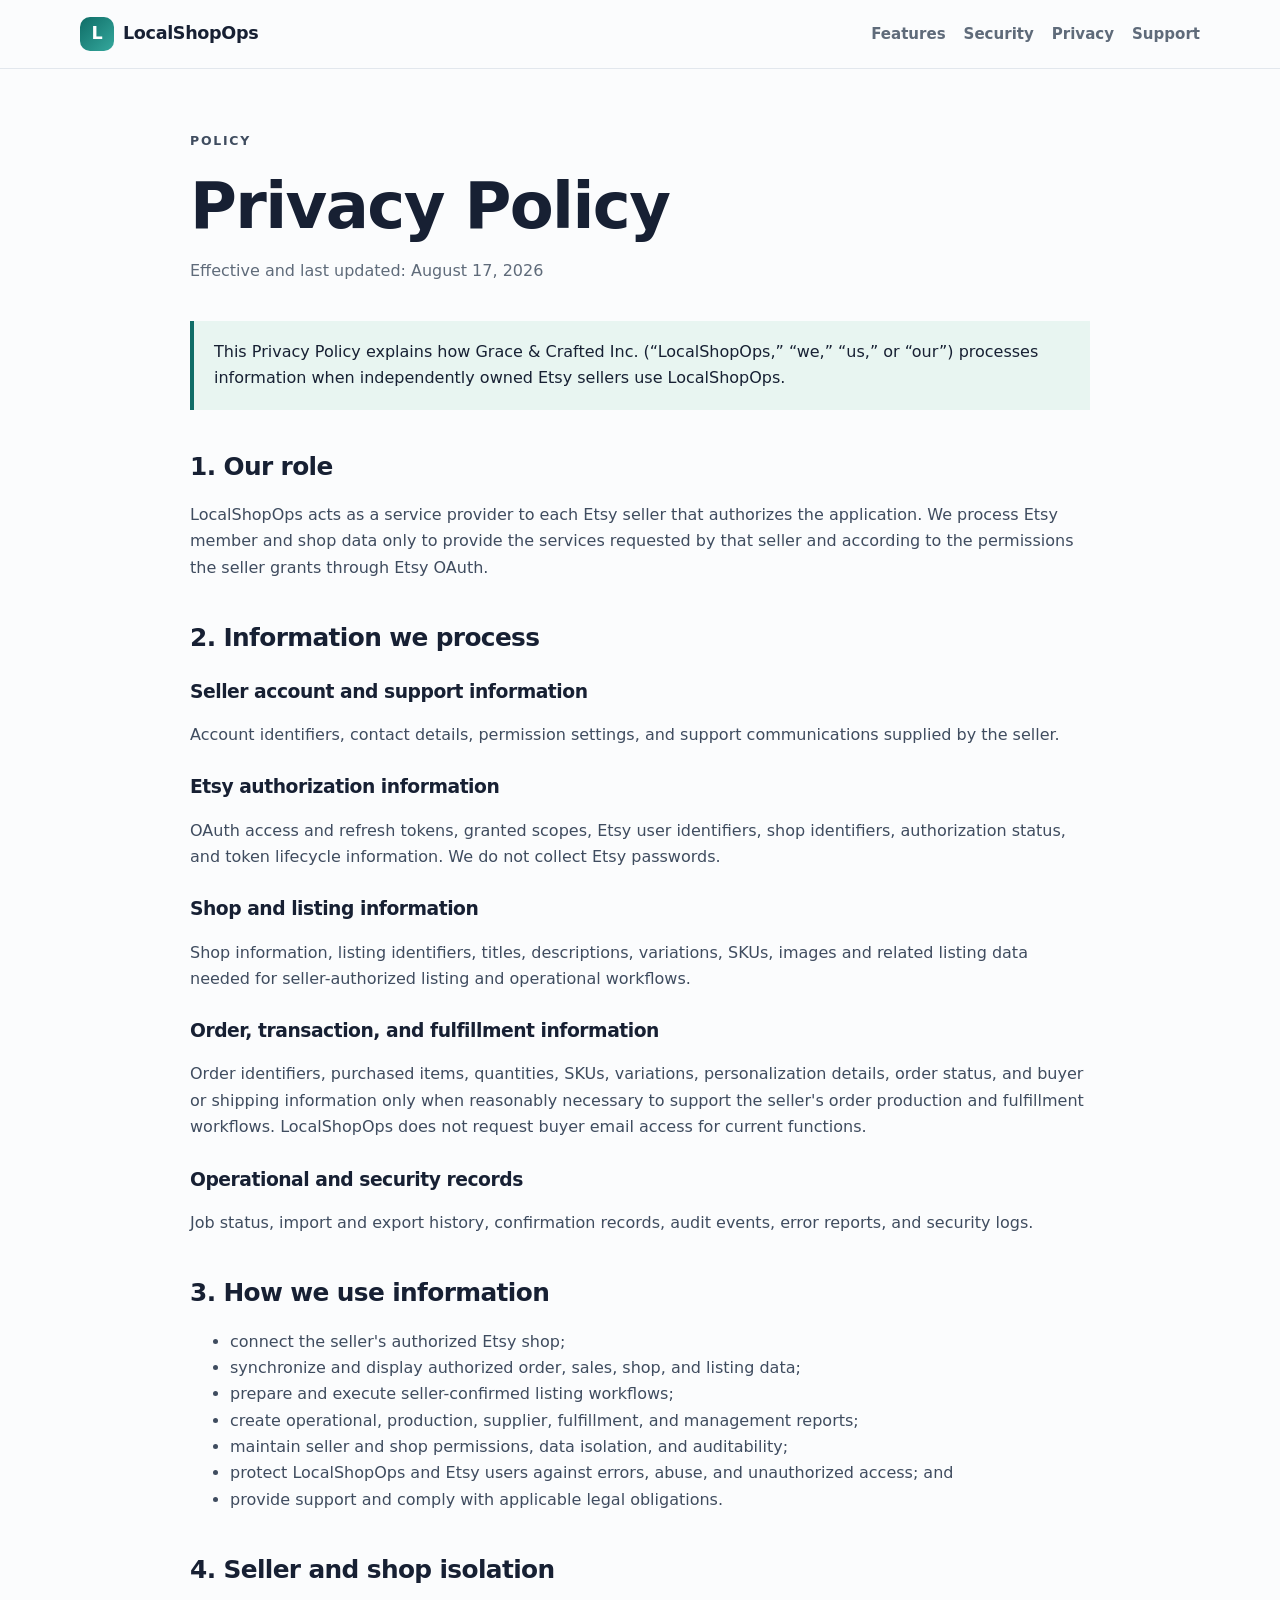
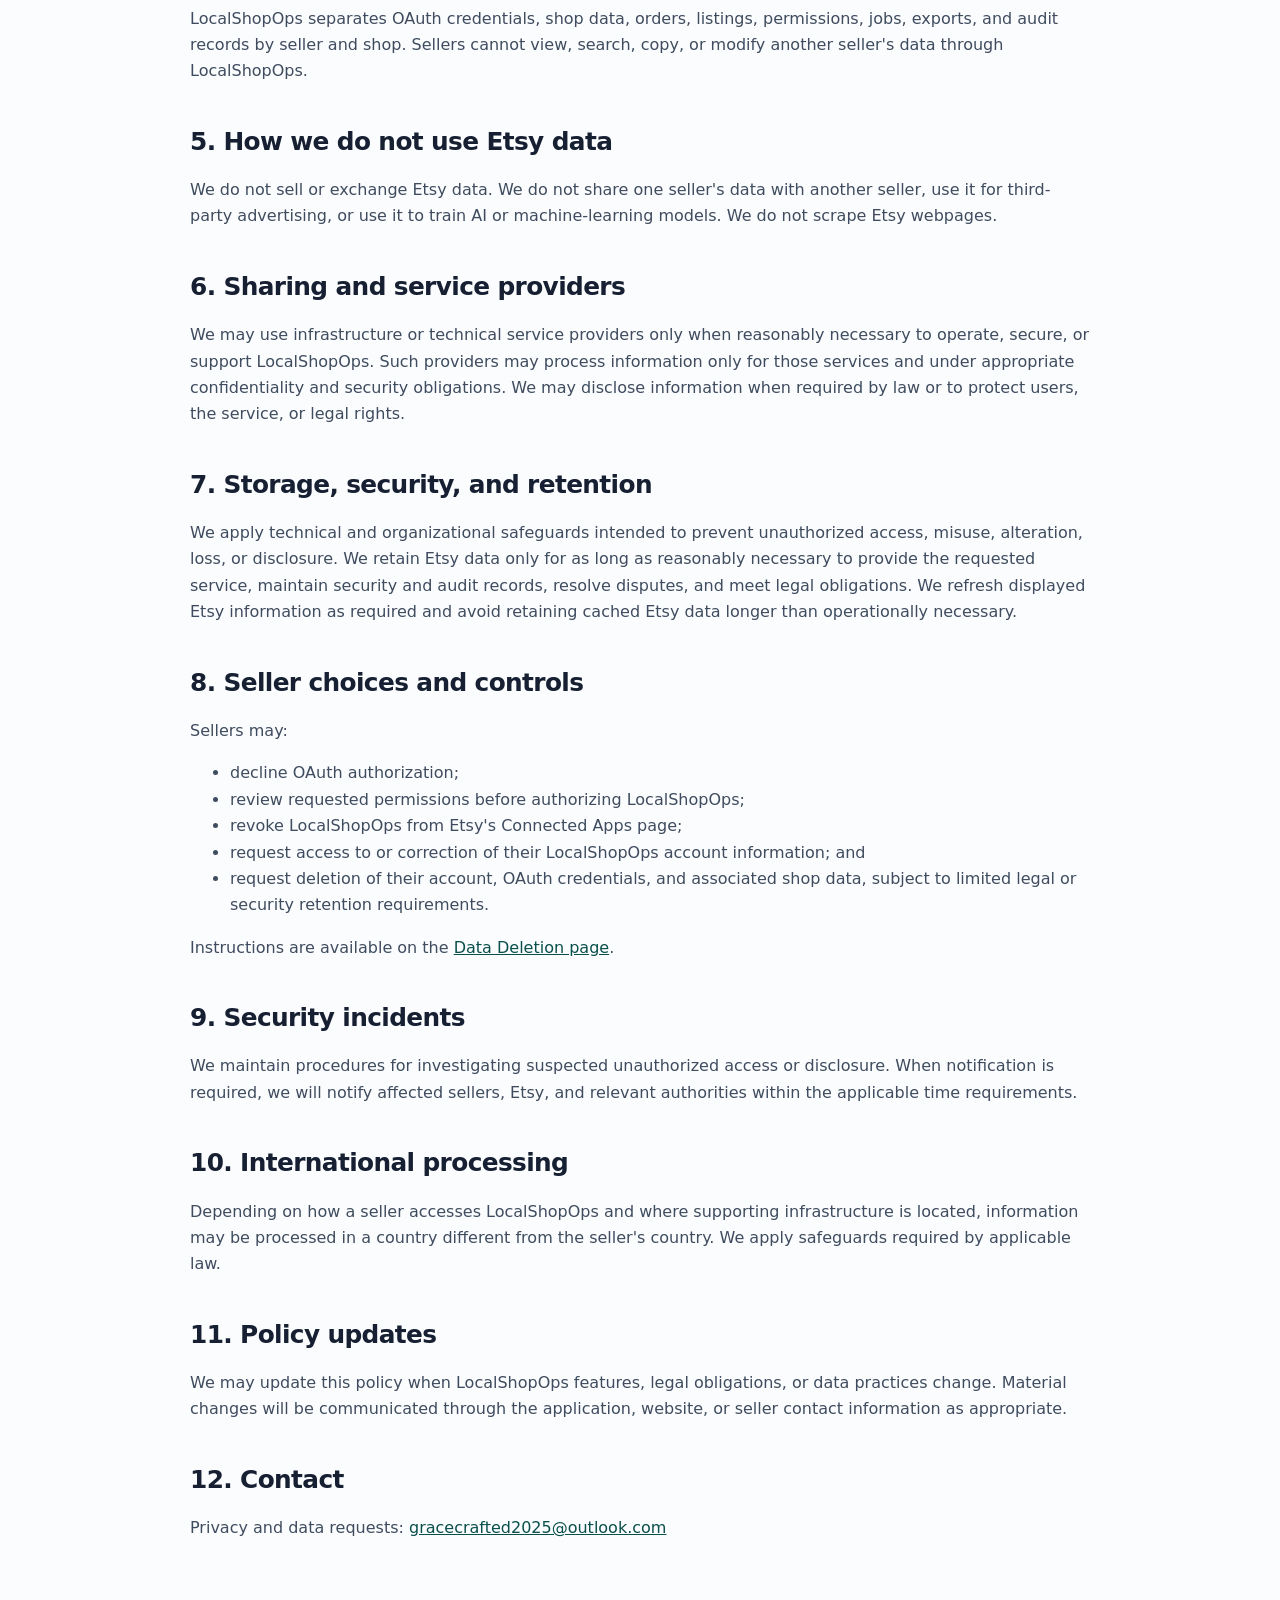
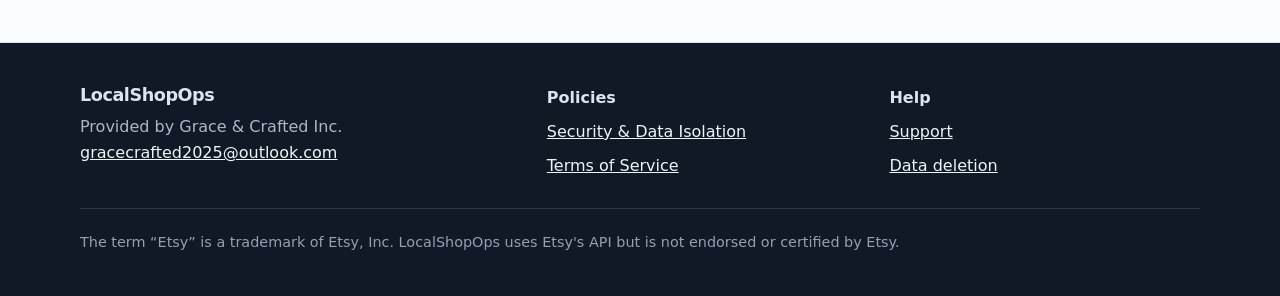
==== privacy.html @ 78eef57a "Publish LocalShopOps product and policy website" ====
<!doctype html>
<html lang="en">
<head>
  <meta charset="utf-8">
  <meta name="viewport" content="width=device-width, initial-scale=1">
  <meta name="description" content="Privacy Policy for LocalShopOps.">
  <title>Privacy Policy | LocalShopOps</title>
  <link rel="stylesheet" href="styles.css">
</head>
<body>
  <header class="site-header">
    <div class="nav-wrap">
      <a class="brand" href="index.html"><span class="brand-mark">L</span>LocalShopOps</a>
      <nav class="nav-links" aria-label="Primary navigation">
        <a href="index.html#features">Features</a>
        <a href="security.html">Security</a>
        <a href="privacy.html">Privacy</a>
        <a href="support.html">Support</a>
      </nav>
    </div>
  </header>

  <main class="legal-page">
    <div class="container">
      <p class="eyebrow">Policy</p>
      <h1>Privacy Policy</h1>
      <p class="meta">Effective and last updated: August 17, 2026</p>

      <div class="notice">
        This Privacy Policy explains how Grace &amp; Crafted Inc. (“LocalShopOps,” “we,” “us,” or “our”) processes information
        when independently owned Etsy sellers use LocalShopOps.
      </div>

      <h2>1. Our role</h2>
      <p>
        LocalShopOps acts as a service provider to each Etsy seller that authorizes the application. We process Etsy
        member and shop data only to provide the services requested by that seller and according to the permissions the
        seller grants through Etsy OAuth.
      </p>

      <h2>2. Information we process</h2>
      <h3>Seller account and support information</h3>
      <p>Account identifiers, contact details, permission settings, and support communications supplied by the seller.</p>

      <h3>Etsy authorization information</h3>
      <p>
        OAuth access and refresh tokens, granted scopes, Etsy user identifiers, shop identifiers, authorization status,
        and token lifecycle information. We do not collect Etsy passwords.
      </p>

      <h3>Shop and listing information</h3>
      <p>
        Shop information, listing identifiers, titles, descriptions, variations, SKUs, images and related listing data
        needed for seller-authorized listing and operational workflows.
      </p>

      <h3>Order, transaction, and fulfillment information</h3>
      <p>
        Order identifiers, purchased items, quantities, SKUs, variations, personalization details, order status, and
        buyer or shipping information only when reasonably necessary to support the seller's order production and
        fulfillment workflows. LocalShopOps does not request buyer email access for current functions.
      </p>

      <h3>Operational and security records</h3>
      <p>Job status, import and export history, confirmation records, audit events, error reports, and security logs.</p>

      <h2>3. How we use information</h2>
      <ul>
        <li>connect the seller's authorized Etsy shop;</li>
        <li>synchronize and display authorized order, sales, shop, and listing data;</li>
        <li>prepare and execute seller-confirmed listing workflows;</li>
        <li>create operational, production, supplier, fulfillment, and management reports;</li>
        <li>maintain seller and shop permissions, data isolation, and auditability;</li>
        <li>protect LocalShopOps and Etsy users against errors, abuse, and unauthorized access; and</li>
        <li>provide support and comply with applicable legal obligations.</li>
      </ul>

      <h2>4. Seller and shop isolation</h2>
      <p>
        LocalShopOps separates OAuth credentials, shop data, orders, listings, permissions, jobs, exports, and audit
        records by seller and shop. Sellers cannot view, search, copy, or modify another seller's data through LocalShopOps.
      </p>

      <h2>5. How we do not use Etsy data</h2>
      <p>We do not sell or exchange Etsy data. We do not share one seller's data with another seller, use it for third-party advertising, or use it to train AI or machine-learning models. We do not scrape Etsy webpages.</p>

      <h2>6. Sharing and service providers</h2>
      <p>
        We may use infrastructure or technical service providers only when reasonably necessary to operate, secure, or
        support LocalShopOps. Such providers may process information only for those services and under appropriate
        confidentiality and security obligations. We may disclose information when required by law or to protect users,
        the service, or legal rights.
      </p>

      <h2>7. Storage, security, and retention</h2>
      <p>
        We apply technical and organizational safeguards intended to prevent unauthorized access, misuse, alteration,
        loss, or disclosure. We retain Etsy data only for as long as reasonably necessary to provide the requested
        service, maintain security and audit records, resolve disputes, and meet legal obligations. We refresh displayed
        Etsy information as required and avoid retaining cached Etsy data longer than operationally necessary.
      </p>

      <h2>8. Seller choices and controls</h2>
      <p>Sellers may:</p>
      <ul>
        <li>decline OAuth authorization;</li>
        <li>review requested permissions before authorizing LocalShopOps;</li>
        <li>revoke LocalShopOps from Etsy's Connected Apps page;</li>
        <li>request access to or correction of their LocalShopOps account information; and</li>
        <li>request deletion of their account, OAuth credentials, and associated shop data, subject to limited legal or security retention requirements.</li>
      </ul>
      <p>Instructions are available on the <a href="support.html#delete">Data Deletion page</a>.</p>

      <h2>9. Security incidents</h2>
      <p>
        We maintain procedures for investigating suspected unauthorized access or disclosure. When notification is
        required, we will notify affected sellers, Etsy, and relevant authorities within the applicable time requirements.
      </p>

      <h2>10. International processing</h2>
      <p>
        Depending on how a seller accesses LocalShopOps and where supporting infrastructure is located, information may
        be processed in a country different from the seller's country. We apply safeguards required by applicable law.
      </p>

      <h2>11. Policy updates</h2>
      <p>
        We may update this policy when LocalShopOps features, legal obligations, or data practices change. Material
        changes will be communicated through the application, website, or seller contact information as appropriate.
      </p>

      <h2>12. Contact</h2>
      <p>Privacy and data requests: <a href="mailto:gracecrafted2025@outlook.com">gracecrafted2025@outlook.com</a></p>
    </div>
  </main>

  <footer class="site-footer">
    <div class="container">
      <div class="footer-grid">
        <div><h2>LocalShopOps</h2><p>Provided by Grace &amp; Crafted Inc.</p><p><a href="mailto:gracecrafted2025@outlook.com">gracecrafted2025@outlook.com</a></p></div>
        <div class="footer-links"><strong>Policies</strong><a href="security.html">Security &amp; Data Isolation</a><a href="terms.html">Terms of Service</a></div>
        <div class="footer-links"><strong>Help</strong><a href="support.html">Support</a><a href="support.html#delete">Data deletion</a></div>
      </div>
      <div class="footer-bottom">The term “Etsy” is a trademark of Etsy, Inc. LocalShopOps uses Etsy's API but is not endorsed or certified by Etsy.</div>
    </div>
  </footer>
</body>
</html>
---- styles.css ----
:root {
  --ink: #172033;
  --muted: #5f6b7a;
  --line: #dfe5ec;
  --soft: #f5f8fb;
  --panel: #ffffff;
  --brand: #0f6d67;
  --brand-dark: #094f4b;
  --accent: #e8f5f1;
  --warning: #fff6df;
  --shadow: 0 16px 40px rgba(20, 39, 63, 0.08);
}

* { box-sizing: border-box; }

html { scroll-behavior: smooth; }

body {
  margin: 0;
  color: var(--ink);
  background: #fbfcfd;
  font-family: Inter, ui-sans-serif, system-ui, -apple-system, BlinkMacSystemFont, "Segoe UI", sans-serif;
  line-height: 1.65;
}

a { color: var(--brand-dark); }
a:hover { color: var(--brand); }

.site-header {
  position: sticky;
  top: 0;
  z-index: 20;
  border-bottom: 1px solid rgba(223, 229, 236, 0.9);
  background: rgba(251, 252, 253, 0.94);
  backdrop-filter: blur(14px);
}

.nav-wrap,
.container {
  width: min(1120px, calc(100% - 40px));
  margin: 0 auto;
}

.nav-wrap {
  min-height: 68px;
  display: flex;
  align-items: center;
  justify-content: space-between;
  gap: 24px;
}

.brand {
  color: var(--ink);
  font-size: 1.1rem;
  font-weight: 800;
  text-decoration: none;
  letter-spacing: -0.02em;
}

.brand-mark {
  display: inline-grid;
  place-items: center;
  width: 34px;
  height: 34px;
  margin-right: 9px;
  border-radius: 10px;
  color: #fff;
  background: linear-gradient(135deg, var(--brand), #35a89d);
}

.nav-links {
  display: flex;
  align-items: center;
  flex-wrap: wrap;
  gap: 18px;
}

.nav-links a {
  color: var(--muted);
  font-size: 0.94rem;
  font-weight: 650;
  text-decoration: none;
}

.nav-links a:hover { color: var(--brand); }

.hero {
  padding: 88px 0 64px;
  background:
    radial-gradient(circle at 85% 10%, rgba(53, 168, 157, 0.16), transparent 31%),
    radial-gradient(circle at 5% 75%, rgba(15, 109, 103, 0.09), transparent 28%);
}

.eyebrow {
  margin: 0 0 16px;
  color: var(--brand);
  font-size: 0.78rem;
  font-weight: 800;
  letter-spacing: 0.14em;
  text-transform: uppercase;
}

h1,
h2,
h3 { line-height: 1.2; letter-spacing: -0.025em; }

h1 {
  max-width: 850px;
  margin: 0;
  font-size: clamp(2.5rem, 6vw, 5rem);
}

.lead {
  max-width: 760px;
  margin: 26px 0 0;
  color: var(--muted);
  font-size: clamp(1.08rem, 2vw, 1.32rem);
}

.actions {
  display: flex;
  flex-wrap: wrap;
  gap: 12px;
  margin-top: 32px;
}

.button {
  display: inline-flex;
  align-items: center;
  justify-content: center;
  min-height: 46px;
  padding: 0 18px;
  border: 1px solid var(--brand);
  border-radius: 12px;
  color: #fff;
  background: var(--brand);
  font-weight: 750;
  text-decoration: none;
}

.button:hover { color: #fff; background: var(--brand-dark); }

.button.secondary {
  color: var(--brand-dark);
  background: transparent;
}

.button.secondary:hover { color: #fff; background: var(--brand-dark); }

.status-note {
  max-width: 850px;
  margin-top: 34px;
  padding: 16px 18px;
  border: 1px solid #ead9a5;
  border-radius: 14px;
  background: var(--warning);
  color: #624d16;
}

section { padding: 72px 0; }
section.alt { background: var(--soft); }

.section-heading { max-width: 760px; margin-bottom: 32px; }
.section-heading h2 { margin: 0 0 12px; font-size: clamp(1.9rem, 3vw, 2.7rem); }
.section-heading p { margin: 0; color: var(--muted); font-size: 1.04rem; }

.grid {
  display: grid;
  grid-template-columns: repeat(3, minmax(0, 1fr));
  gap: 18px;
}

.card {
  padding: 24px;
  border: 1px solid var(--line);
  border-radius: 18px;
  background: var(--panel);
  box-shadow: var(--shadow);
}

.card h3 { margin: 0 0 10px; font-size: 1.14rem; }
.card p { margin: 0; color: var(--muted); }
.card .number {
  display: inline-grid;
  place-items: center;
  width: 34px;
  height: 34px;
  margin-bottom: 18px;
  border-radius: 11px;
  color: var(--brand-dark);
  background: var(--accent);
  font-weight: 850;
}

.split {
  display: grid;
  grid-template-columns: 0.9fr 1.1fr;
  gap: 48px;
  align-items: start;
}

.check-list { margin: 0; padding: 0; list-style: none; }
.check-list li {
  position: relative;
  padding: 0 0 14px 28px;
  color: var(--muted);
}
.check-list li::before {
  position: absolute;
  left: 0;
  content: "✓";
  color: var(--brand);
  font-weight: 900;
}

.scope-table {
  width: 100%;
  border-collapse: collapse;
  overflow: hidden;
  border: 1px solid var(--line);
  border-radius: 14px;
  background: #fff;
}

.scope-table th,
.scope-table td {
  padding: 14px 16px;
  border-bottom: 1px solid var(--line);
  text-align: left;
  vertical-align: top;
}

.scope-table th { background: var(--soft); }
.scope-table tr:last-child td { border-bottom: 0; }

.legal-page { padding: 62px 0 84px; }
.legal-page .container { max-width: 900px; }
.legal-page h1 { font-size: clamp(2.3rem, 5vw, 4rem); }
.legal-page h2 { margin-top: 42px; font-size: 1.55rem; }
.legal-page h3 { margin-top: 28px; }
.legal-page p,
.legal-page li { color: #3f4c5f; }
.legal-page .meta { margin: 14px 0 36px; color: var(--muted); }
.legal-page .notice {
  margin: 28px 0;
  padding: 18px 20px;
  border-left: 4px solid var(--brand);
  background: var(--accent);
}

.site-footer {
  padding: 42px 0;
  border-top: 1px solid var(--line);
  background: #111927;
  color: #dbe4ef;
}

.footer-grid {
  display: grid;
  grid-template-columns: 1.4fr 1fr 1fr;
  gap: 32px;
}

.site-footer h2 { margin: 0 0 8px; font-size: 1.1rem; }
.site-footer p { margin: 0; color: #aab8c8; }
.site-footer a { color: #e7f8f5; }
.footer-links { display: grid; gap: 8px; }
.footer-bottom { margin-top: 28px; padding-top: 22px; border-top: 1px solid #293548; color: #91a1b4; font-size: 0.9rem; }

code {
  padding: 2px 6px;
  border-radius: 6px;
  background: #eef2f6;
  color: #243449;
}

@media (max-width: 820px) {
  .nav-wrap { align-items: flex-start; padding: 16px 0; }
  .nav-links { justify-content: flex-end; gap: 10px 14px; }
  .grid { grid-template-columns: 1fr; }
  .split { grid-template-columns: 1fr; gap: 26px; }
  .footer-grid { grid-template-columns: 1fr; }
}

@media (max-width: 560px) {
  .nav-wrap { width: min(100% - 28px, 1120px); display: block; }
  .nav-links { justify-content: flex-start; margin-top: 12px; }
  .container { width: min(100% - 28px, 1120px); }
  .hero { padding-top: 60px; }
  section { padding: 56px 0; }
  .scope-table { font-size: 0.9rem; }
  .scope-table th, .scope-table td { padding: 11px; }
}
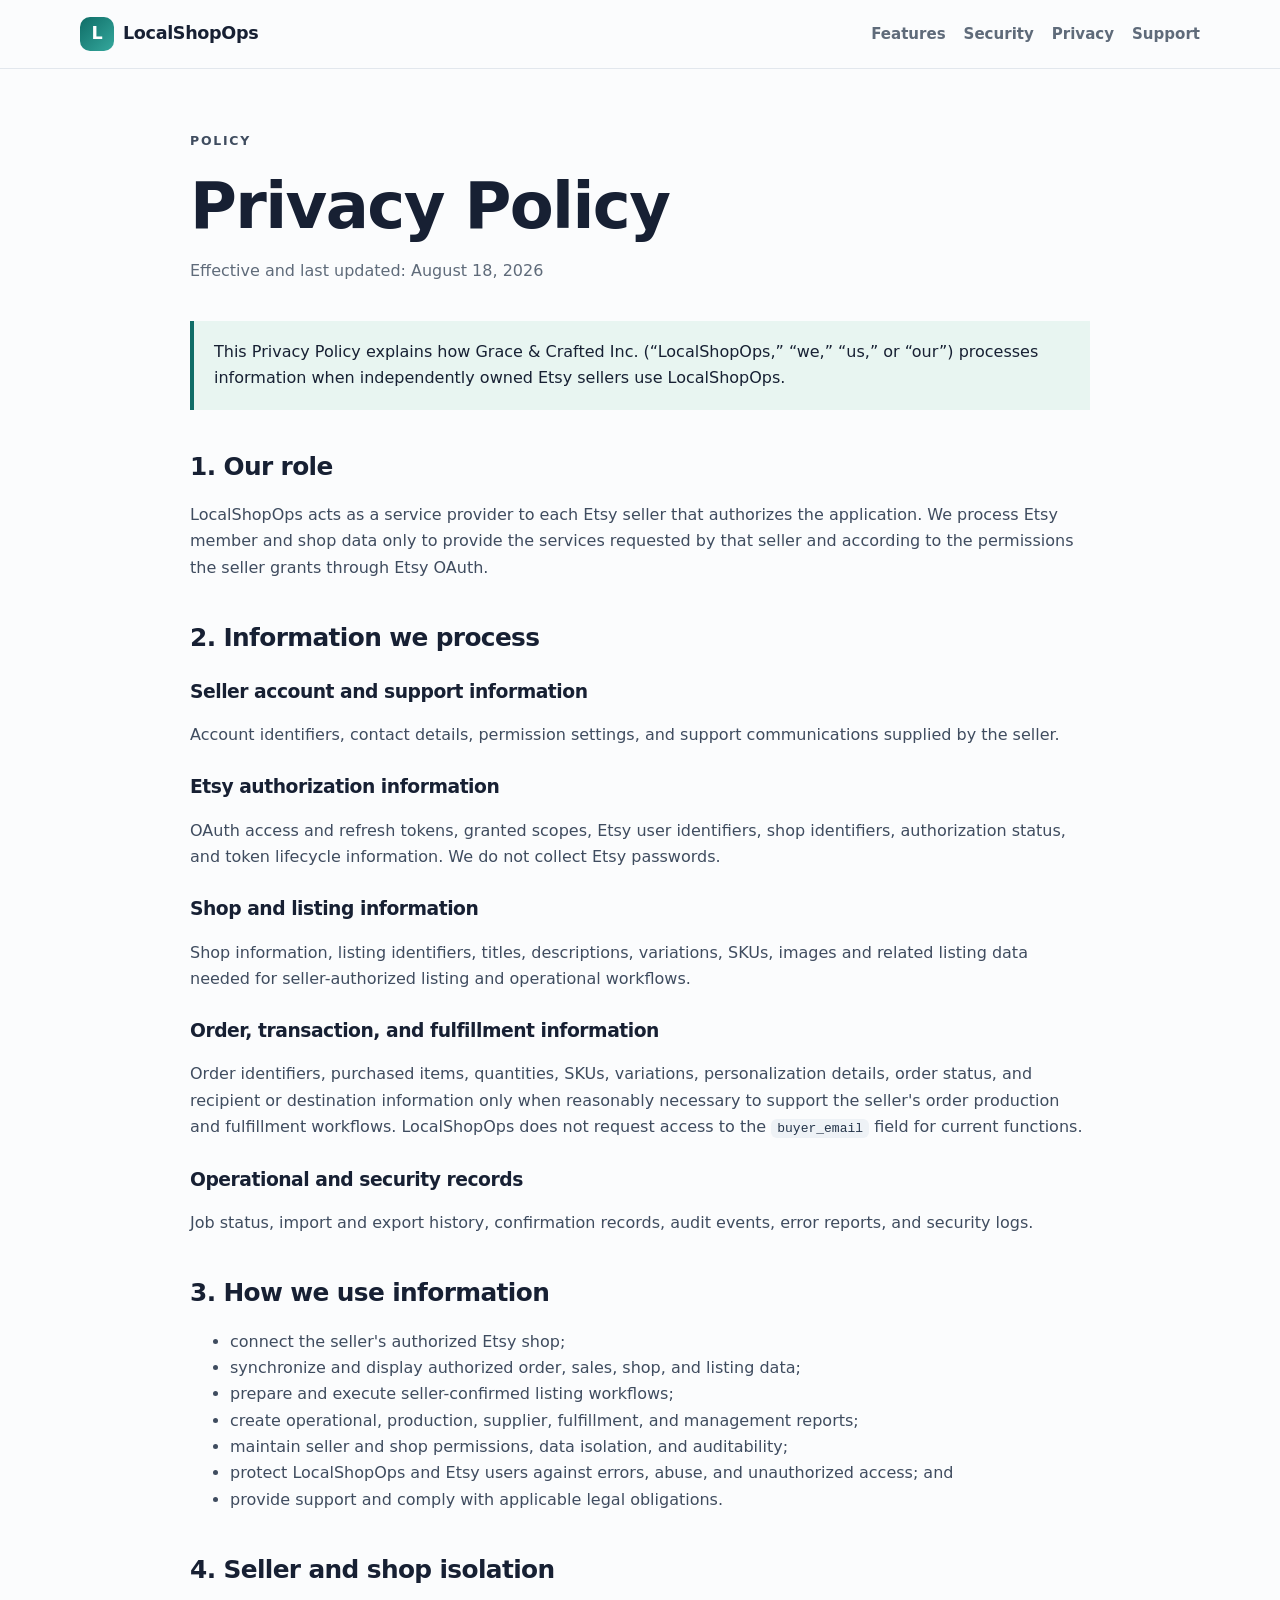
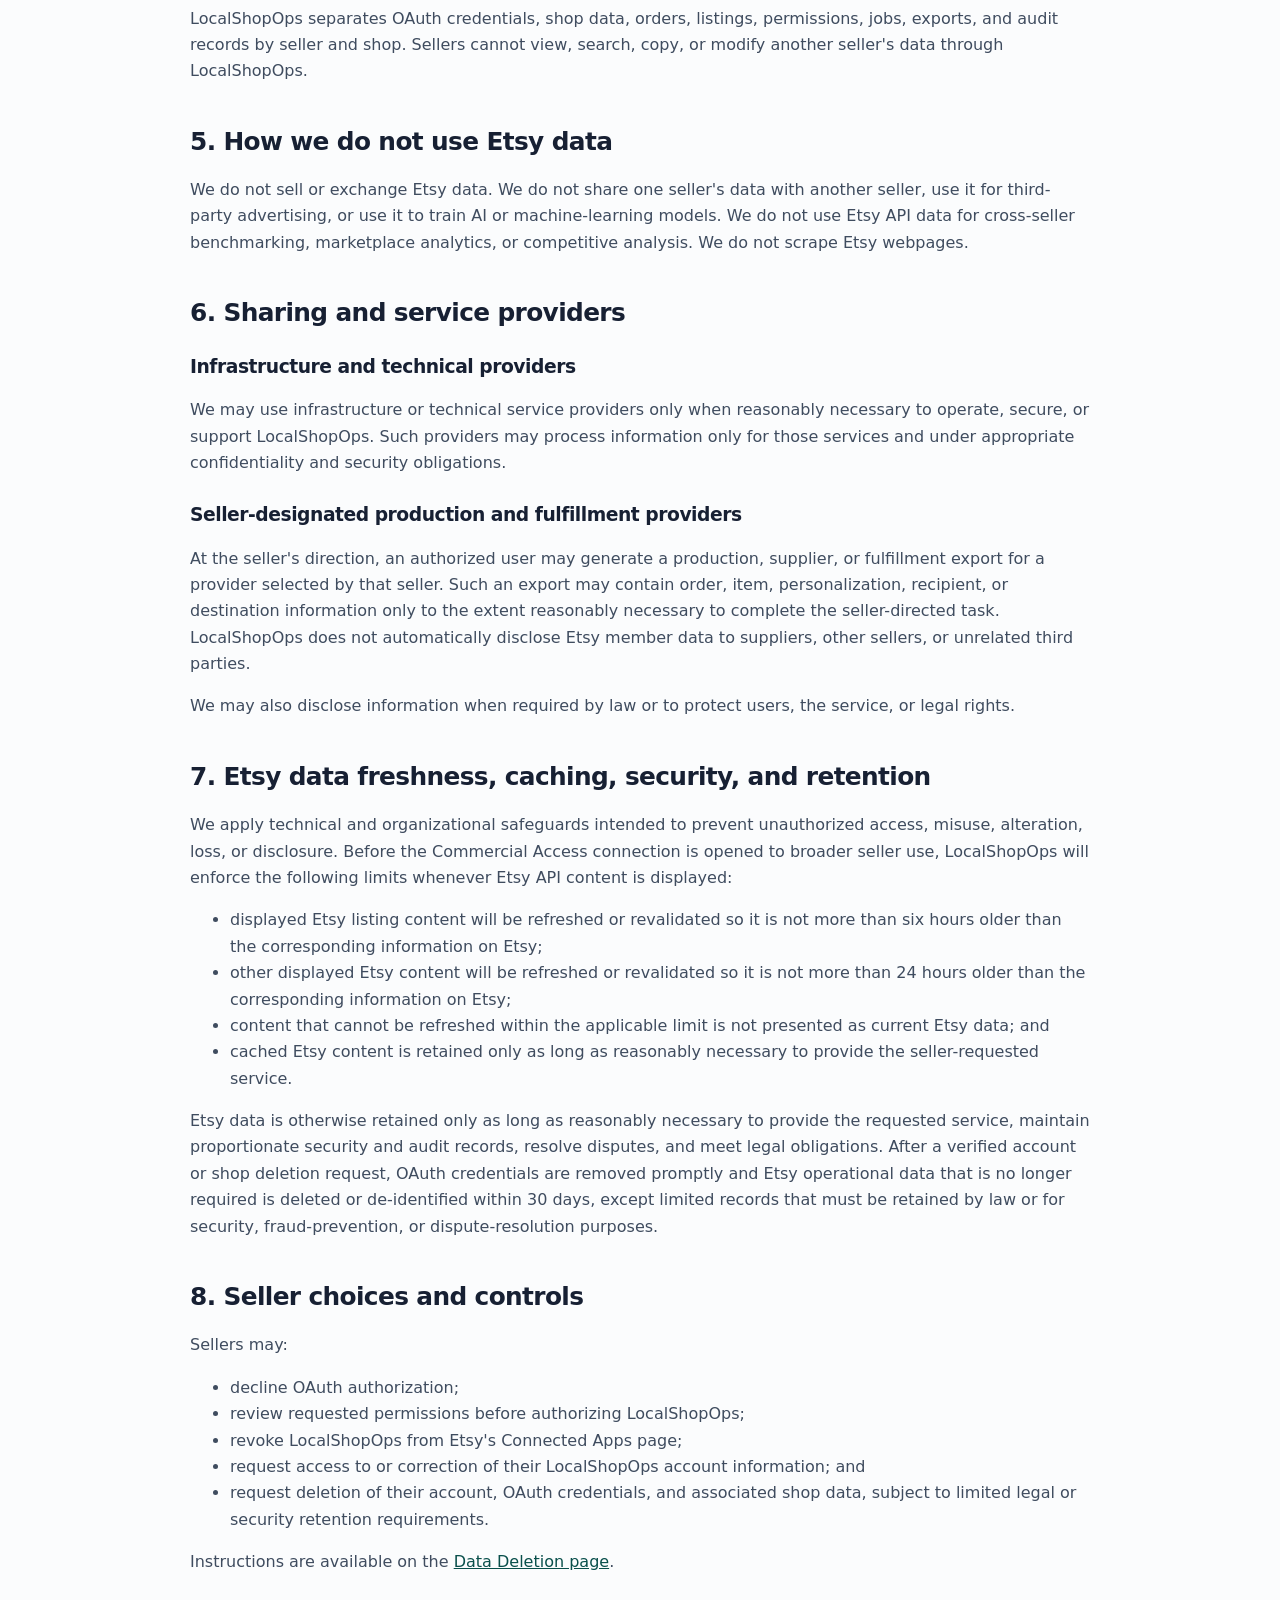
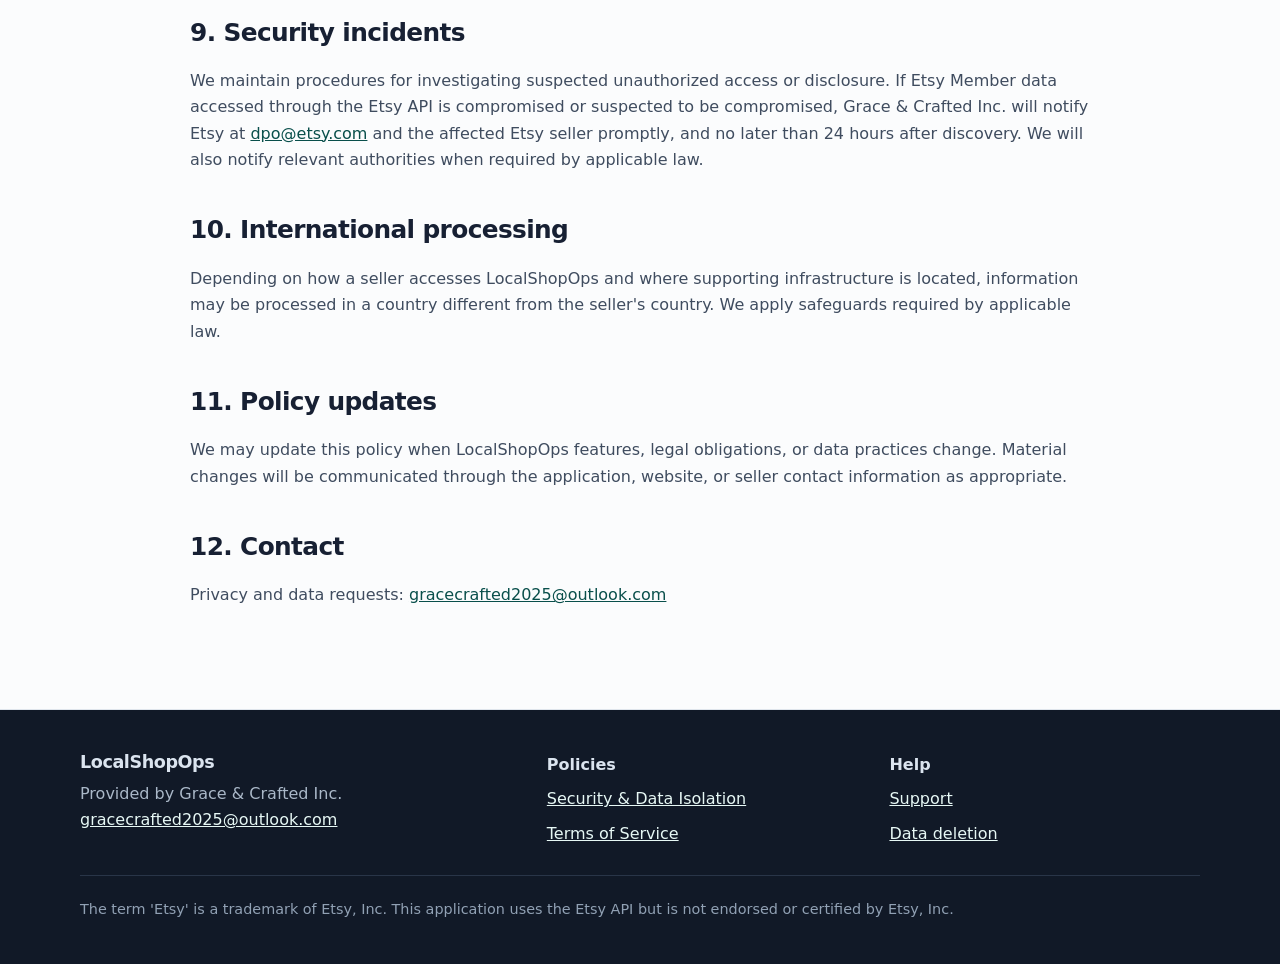
==== commit d4160ad1: "Strengthen Commercial Access compliance pages" ====
--- a/privacy.html
+++ b/privacy.html
@@ -24,7 +24,7 @@
     <div class="container">
       <p class="eyebrow">Policy</p>
       <h1>Privacy Policy</h1>
-      <p class="meta">Effective and last updated: August 17, 2026</p>
+      <p class="meta">Effective and last updated: August 18, 2026</p>
 
       <div class="notice">
         This Privacy Policy explains how Grace &amp; Crafted Inc. (“LocalShopOps,” “we,” “us,” or “our”) processes information
@@ -57,8 +57,8 @@
       <h3>Order, transaction, and fulfillment information</h3>
       <p>
         Order identifiers, purchased items, quantities, SKUs, variations, personalization details, order status, and
-        buyer or shipping information only when reasonably necessary to support the seller's order production and
-        fulfillment workflows. LocalShopOps does not request buyer email access for current functions.
+        recipient or destination information only when reasonably necessary to support the seller's order production and
+        fulfillment workflows. LocalShopOps does not request access to the <code>buyer_email</code> field for current functions.
       </p>
 
       <h3>Operational and security records</h3>
@@ -82,22 +82,47 @@
       </p>
 
       <h2>5. How we do not use Etsy data</h2>
-      <p>We do not sell or exchange Etsy data. We do not share one seller's data with another seller, use it for third-party advertising, or use it to train AI or machine-learning models. We do not scrape Etsy webpages.</p>
+      <p>
+        We do not sell or exchange Etsy data. We do not share one seller's data with another seller, use it for
+        third-party advertising, or use it to train AI or machine-learning models. We do not use Etsy API data for
+        cross-seller benchmarking, marketplace analytics, or competitive analysis. We do not scrape Etsy webpages.
+      </p>
 
       <h2>6. Sharing and service providers</h2>
+      <h3>Infrastructure and technical providers</h3>
       <p>
         We may use infrastructure or technical service providers only when reasonably necessary to operate, secure, or
         support LocalShopOps. Such providers may process information only for those services and under appropriate
-        confidentiality and security obligations. We may disclose information when required by law or to protect users,
-        the service, or legal rights.
+        confidentiality and security obligations.
       </p>
 
-      <h2>7. Storage, security, and retention</h2>
+      <h3>Seller-designated production and fulfillment providers</h3>
+      <p>
+        At the seller's direction, an authorized user may generate a production, supplier, or fulfillment export for a
+        provider selected by that seller. Such an export may contain order, item, personalization, recipient, or
+        destination information only to the extent reasonably necessary to complete the seller-directed task.
+        LocalShopOps does not automatically disclose Etsy member data to suppliers, other sellers, or unrelated third parties.
+      </p>
+      <p>We may also disclose information when required by law or to protect users, the service, or legal rights.</p>
+
+      <h2>7. Etsy data freshness, caching, security, and retention</h2>
       <p>
         We apply technical and organizational safeguards intended to prevent unauthorized access, misuse, alteration,
-        loss, or disclosure. We retain Etsy data only for as long as reasonably necessary to provide the requested
-        service, maintain security and audit records, resolve disputes, and meet legal obligations. We refresh displayed
-        Etsy information as required and avoid retaining cached Etsy data longer than operationally necessary.
+        loss, or disclosure. Before the Commercial Access connection is opened to broader seller use, LocalShopOps will
+        enforce the following limits whenever Etsy API content is displayed:
+      </p>
+      <ul>
+        <li>displayed Etsy listing content will be refreshed or revalidated so it is not more than six hours older than the corresponding information on Etsy;</li>
+        <li>other displayed Etsy content will be refreshed or revalidated so it is not more than 24 hours older than the corresponding information on Etsy;</li>
+        <li>content that cannot be refreshed within the applicable limit is not presented as current Etsy data; and</li>
+        <li>cached Etsy content is retained only as long as reasonably necessary to provide the seller-requested service.</li>
+      </ul>
+      <p>
+        Etsy data is otherwise retained only as long as reasonably necessary to provide the requested service, maintain
+        proportionate security and audit records, resolve disputes, and meet legal obligations. After a verified account
+        or shop deletion request, OAuth credentials are removed promptly and Etsy operational data that is no longer
+        required is deleted or de-identified within 30 days, except limited records that must be retained by law or for
+        security, fraud-prevention, or dispute-resolution purposes.
       </p>
 
       <h2>8. Seller choices and controls</h2>
@@ -113,8 +138,10 @@
 
       <h2>9. Security incidents</h2>
       <p>
-        We maintain procedures for investigating suspected unauthorized access or disclosure. When notification is
-        required, we will notify affected sellers, Etsy, and relevant authorities within the applicable time requirements.
+        We maintain procedures for investigating suspected unauthorized access or disclosure. If Etsy Member data
+        accessed through the Etsy API is compromised or suspected to be compromised, Grace &amp; Crafted Inc. will notify
+        Etsy at <a href="mailto:dpo@etsy.com">dpo@etsy.com</a> and the affected Etsy seller promptly, and no later than
+        24 hours after discovery. We will also notify relevant authorities when required by applicable law.
       </p>
 
       <h2>10. International processing</h2>
@@ -141,7 +168,7 @@
         <div class="footer-links"><strong>Policies</strong><a href="security.html">Security &amp; Data Isolation</a><a href="terms.html">Terms of Service</a></div>
         <div class="footer-links"><strong>Help</strong><a href="support.html">Support</a><a href="support.html#delete">Data deletion</a></div>
       </div>
-      <div class="footer-bottom">The term “Etsy” is a trademark of Etsy, Inc. LocalShopOps uses Etsy's API but is not endorsed or certified by Etsy.</div>
+      <div class="footer-bottom">The term 'Etsy' is a trademark of Etsy, Inc. This application uses the Etsy API but is not endorsed or certified by Etsy, Inc.</div>
     </div>
   </footer>
 </body>
--- a/styles.css
+++ b/styles.css
@@ -155,6 +155,40 @@
   border-radius: 14px;
   background: var(--warning);
   color: #624d16;
+}
+
+.etsy-disclaimer {
+  padding: 30px 0;
+  background: #fff;
+}
+
+.etsy-disclaimer .container {
+  padding: 20px 24px;
+  border: 2px solid var(--brand);
+  border-radius: 16px;
+  background: var(--accent);
+  color: #163f3c;
+  font-weight: 750;
+  text-align: center;
+  box-shadow: var(--shadow);
+}
+
+.launch-list {
+  margin: 0;
+  padding-left: 1.2rem;
+  color: var(--muted);
+}
+
+.launch-list li { margin-bottom: 10px; }
+
+.legal-disclaimer {
+  margin: 24px 0;
+  padding: 20px;
+  border: 2px solid #9c6f12;
+  border-radius: 12px;
+  background: var(--warning);
+  color: #49370e;
+  font-weight: 750;
 }
 
 section { padding: 72px 0; }
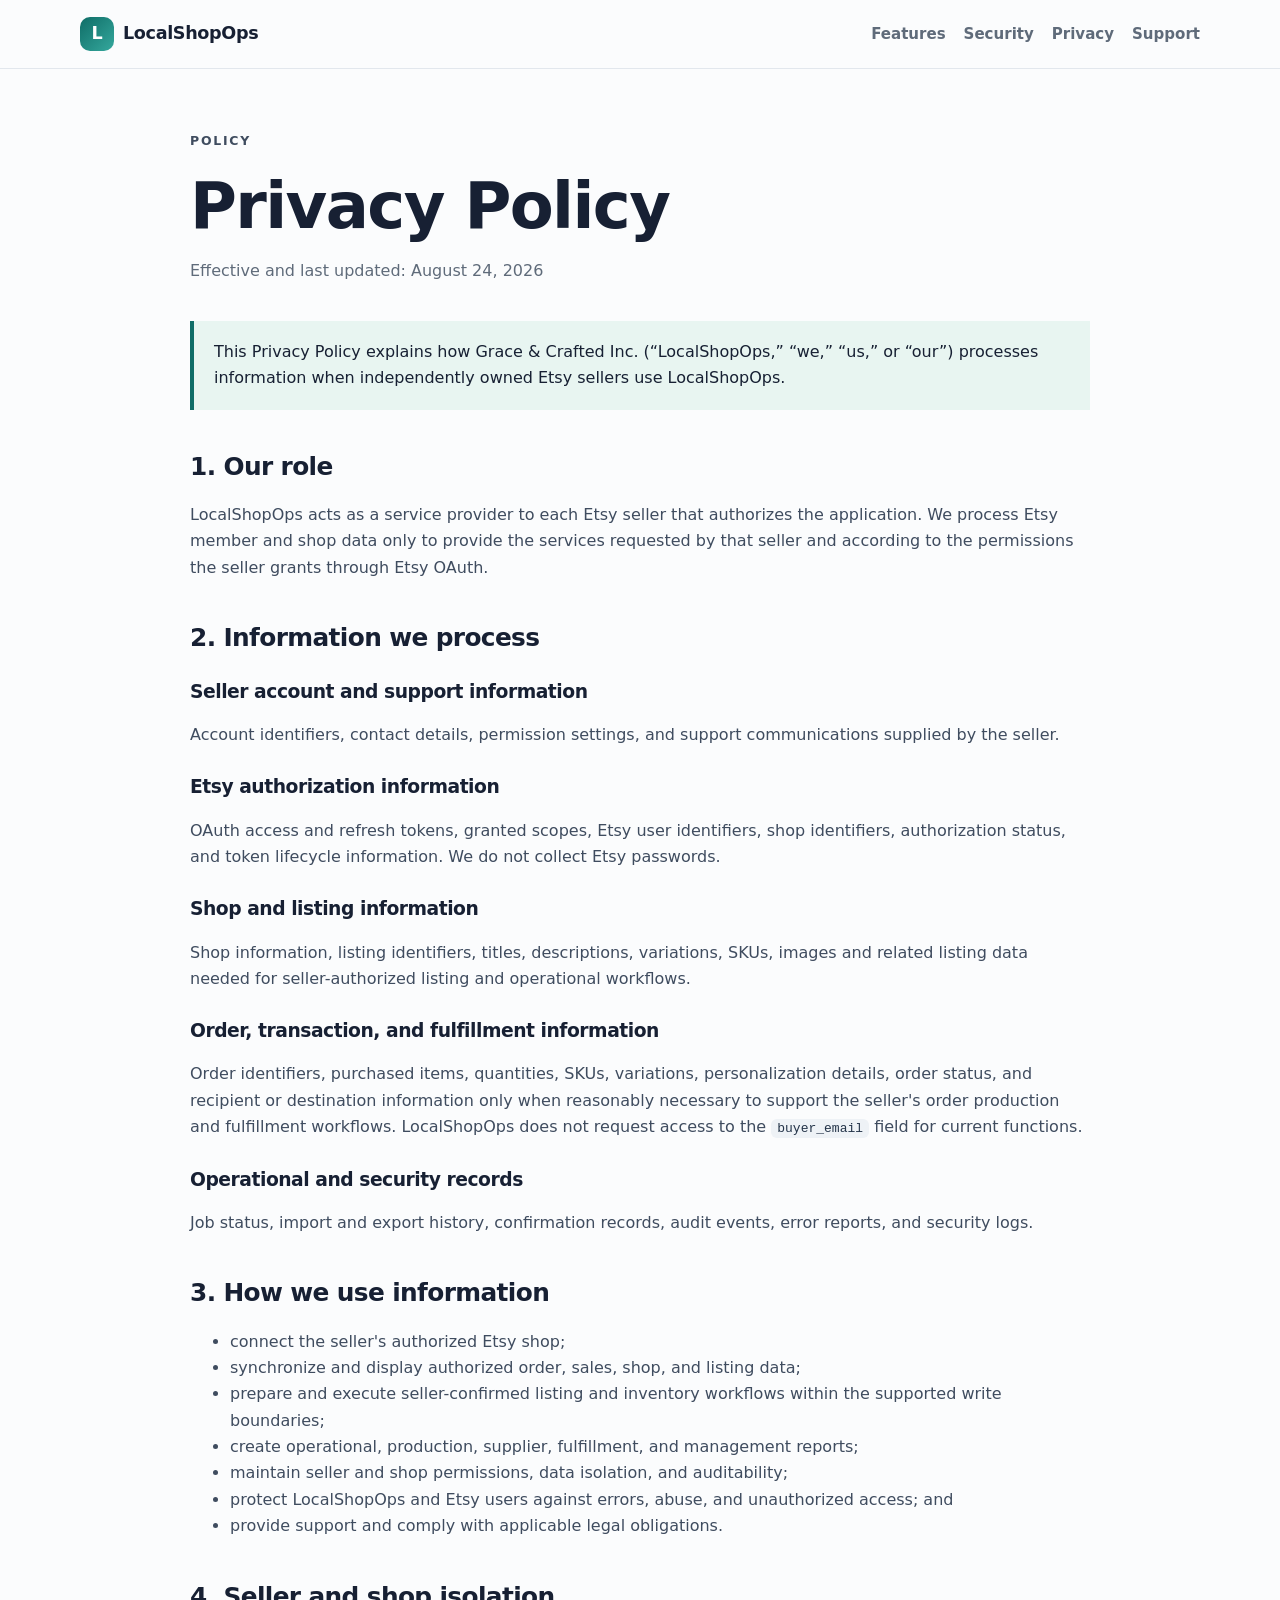
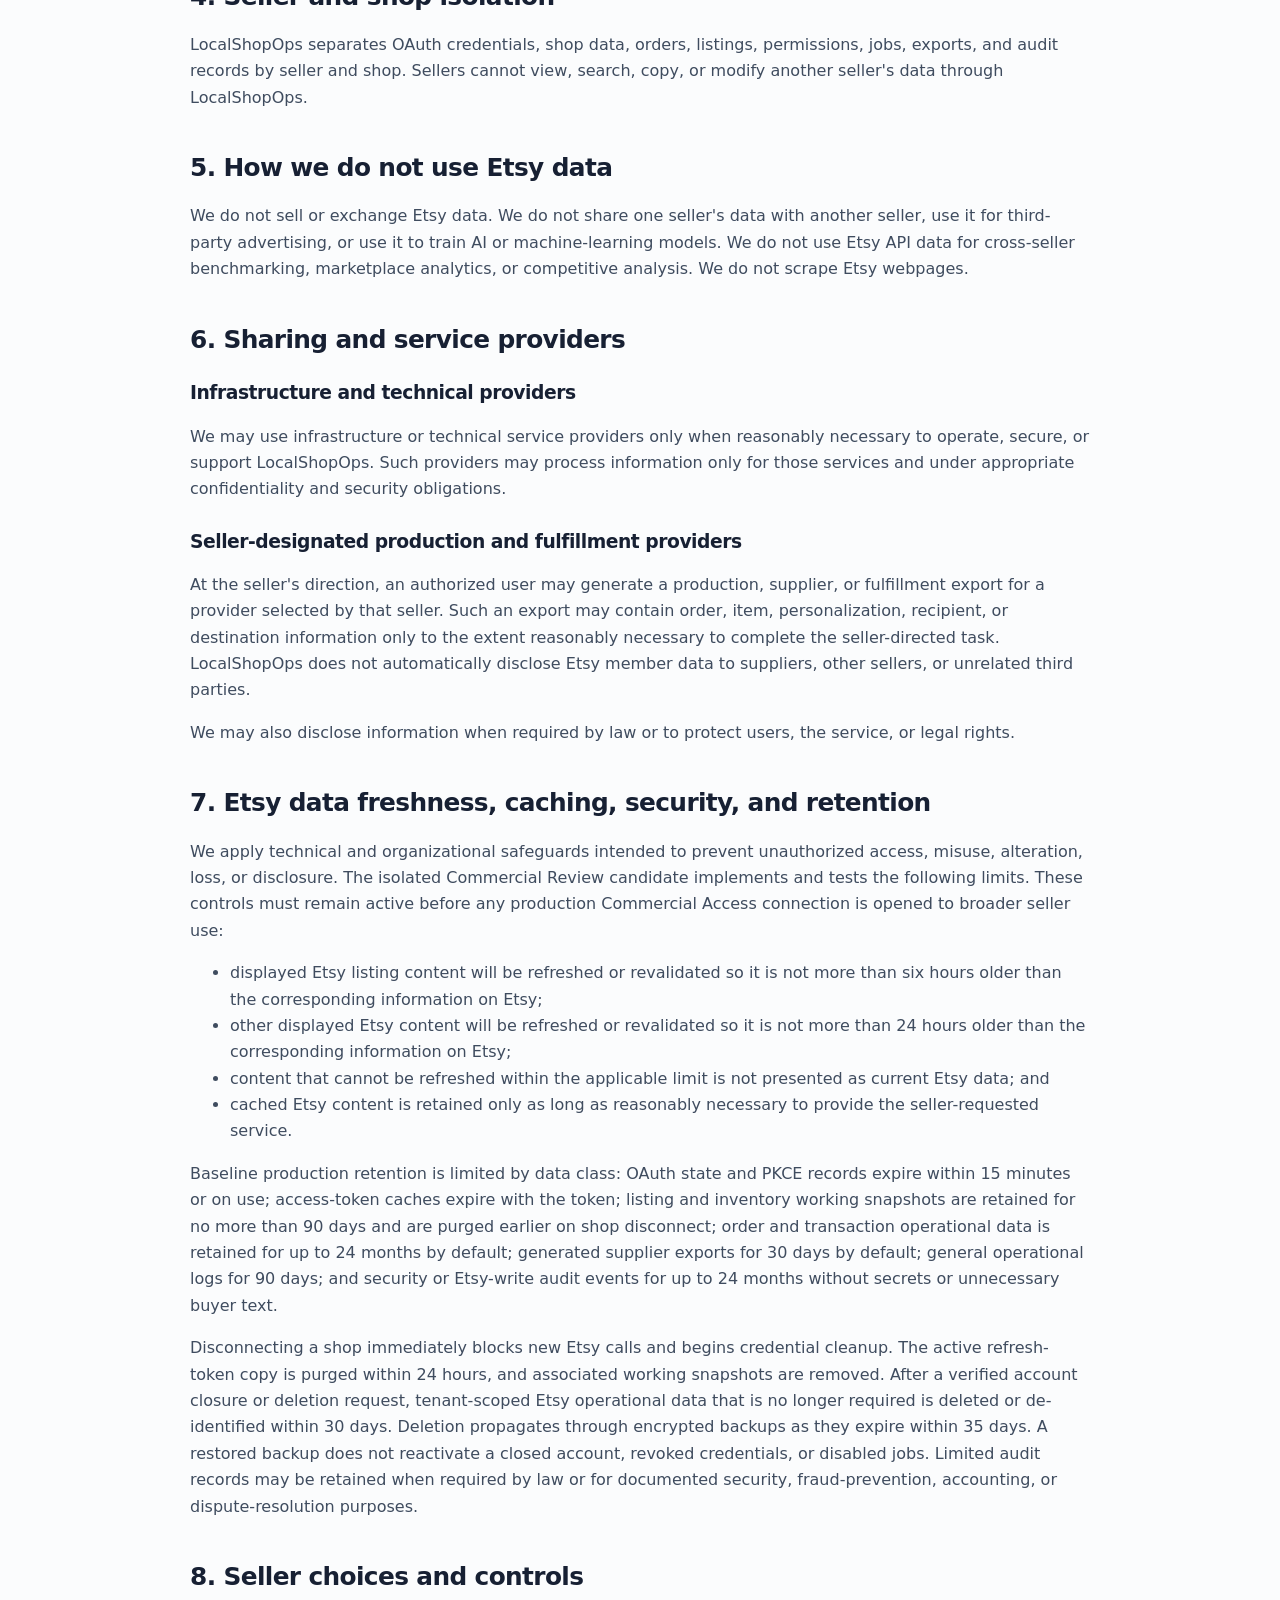
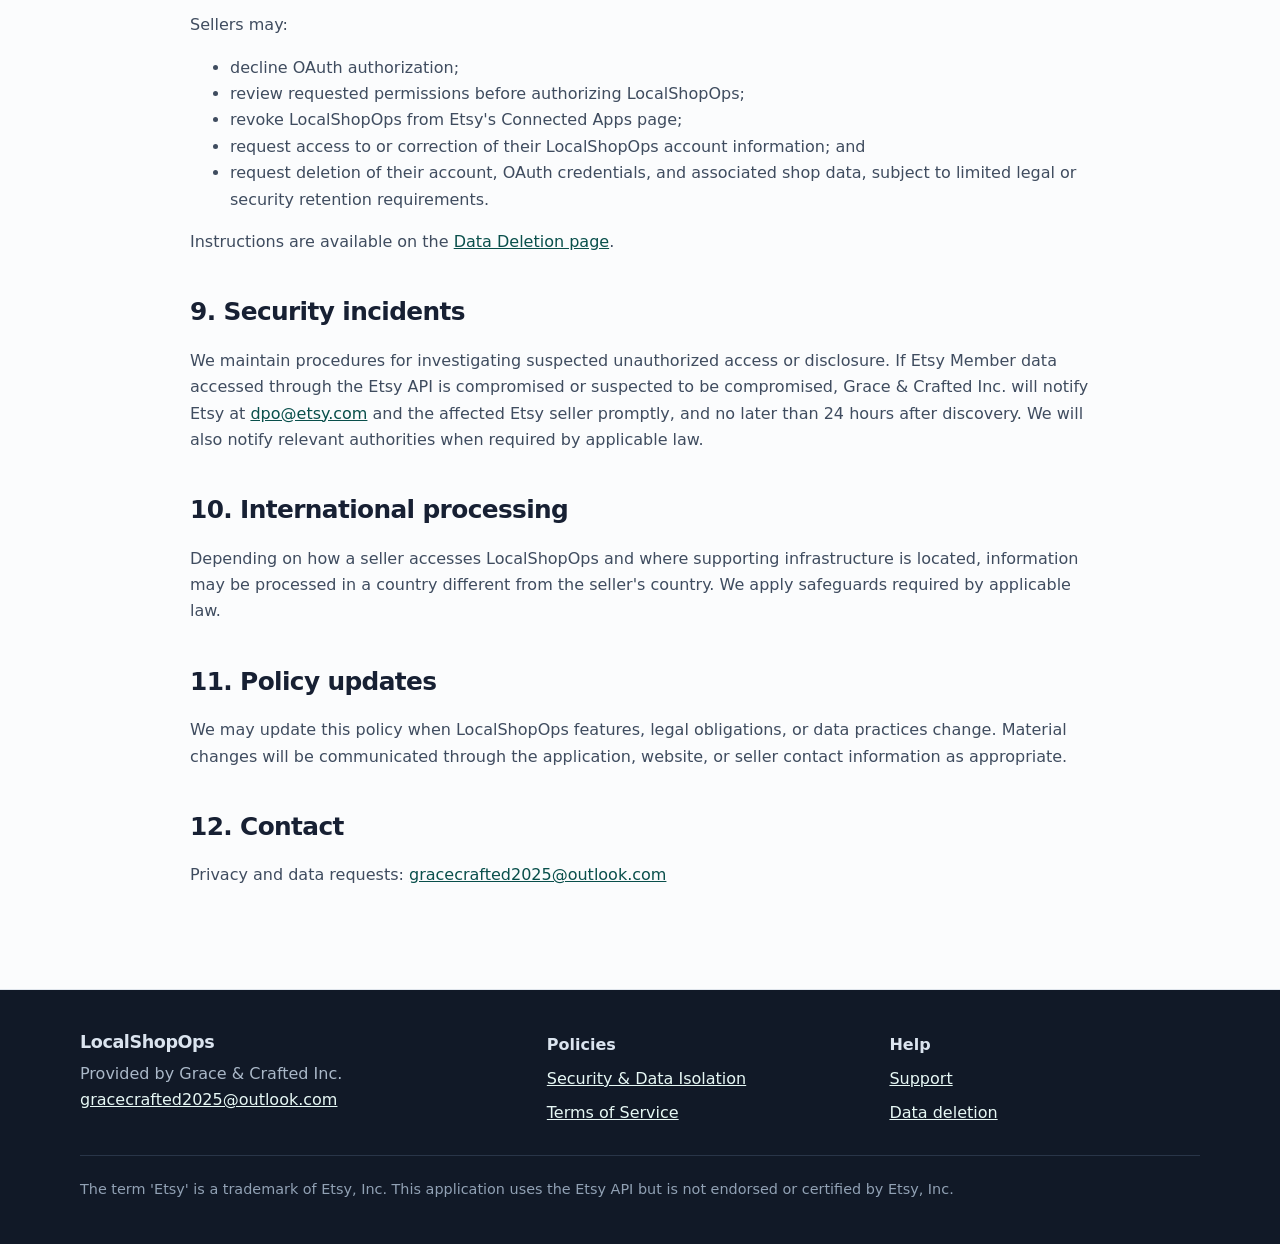
==== commit fe2c9458: "Publish Commercial Access privacy lifecycle" ====
--- a/privacy.html
+++ b/privacy.html
@@ -24,7 +24,7 @@
     <div class="container">
       <p class="eyebrow">Policy</p>
       <h1>Privacy Policy</h1>
-      <p class="meta">Effective and last updated: August 18, 2026</p>
+      <p class="meta">Effective and last updated: August 24, 2026</p>
 
       <div class="notice">
         This Privacy Policy explains how Grace &amp; Crafted Inc. (“LocalShopOps,” “we,” “us,” or “our”) processes information
@@ -68,7 +68,7 @@
       <ul>
         <li>connect the seller's authorized Etsy shop;</li>
         <li>synchronize and display authorized order, sales, shop, and listing data;</li>
-        <li>prepare and execute seller-confirmed listing workflows;</li>
+        <li>prepare and execute seller-confirmed listing and inventory workflows within the supported write boundaries;</li>
         <li>create operational, production, supplier, fulfillment, and management reports;</li>
         <li>maintain seller and shop permissions, data isolation, and auditability;</li>
         <li>protect LocalShopOps and Etsy users against errors, abuse, and unauthorized access; and</li>
@@ -108,8 +108,8 @@
       <h2>7. Etsy data freshness, caching, security, and retention</h2>
       <p>
         We apply technical and organizational safeguards intended to prevent unauthorized access, misuse, alteration,
-        loss, or disclosure. Before the Commercial Access connection is opened to broader seller use, LocalShopOps will
-        enforce the following limits whenever Etsy API content is displayed:
+        loss, or disclosure. The isolated Commercial Review candidate implements and tests the following limits. These
+        controls must remain active before any production Commercial Access connection is opened to broader seller use:
       </p>
       <ul>
         <li>displayed Etsy listing content will be refreshed or revalidated so it is not more than six hours older than the corresponding information on Etsy;</li>
@@ -118,11 +118,19 @@
         <li>cached Etsy content is retained only as long as reasonably necessary to provide the seller-requested service.</li>
       </ul>
       <p>
-        Etsy data is otherwise retained only as long as reasonably necessary to provide the requested service, maintain
-        proportionate security and audit records, resolve disputes, and meet legal obligations. After a verified account
-        or shop deletion request, OAuth credentials are removed promptly and Etsy operational data that is no longer
-        required is deleted or de-identified within 30 days, except limited records that must be retained by law or for
-        security, fraud-prevention, or dispute-resolution purposes.
+        Baseline production retention is limited by data class: OAuth state and PKCE records expire within 15 minutes or
+        on use; access-token caches expire with the token; listing and inventory working snapshots are retained for no
+        more than 90 days and are purged earlier on shop disconnect; order and transaction operational data is retained
+        for up to 24 months by default; generated supplier exports for 30 days by default; general operational logs for
+        90 days; and security or Etsy-write audit events for up to 24 months without secrets or unnecessary buyer text.
+      </p>
+      <p>
+        Disconnecting a shop immediately blocks new Etsy calls and begins credential cleanup. The active refresh-token
+        copy is purged within 24 hours, and associated working snapshots are removed. After a verified account closure
+        or deletion request, tenant-scoped Etsy operational data that is no longer required is deleted or de-identified
+        within 30 days. Deletion propagates through encrypted backups as they expire within 35 days. A restored backup
+        does not reactivate a closed account, revoked credentials, or disabled jobs. Limited audit records may be retained
+        when required by law or for documented security, fraud-prevention, accounting, or dispute-resolution purposes.
       </p>
 
       <h2>8. Seller choices and controls</h2>
@@ -173,3 +181,4 @@
   </footer>
 </body>
 </html>
+
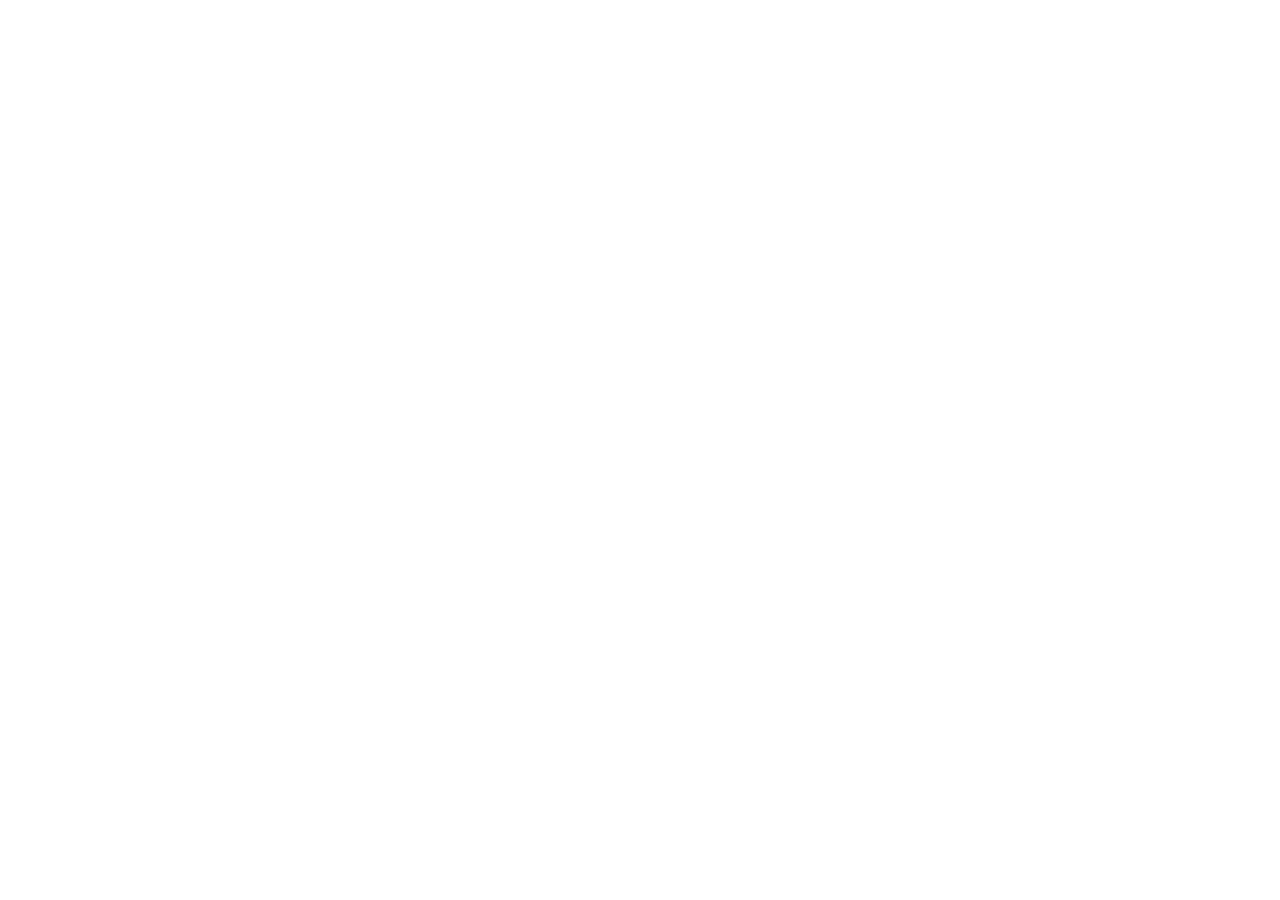
==== commit 80a0aed6: "Add files via upload Redirect old website to localshopops.com" ====
--- a/privacy.html
+++ b/privacy.html
@@ -3,182 +3,25 @@
 <head>
   <meta charset="utf-8">
   <meta name="viewport" content="width=device-width, initial-scale=1">
-  <meta name="description" content="Privacy Policy for LocalShopOps.">
-  <title>Privacy Policy | LocalShopOps</title>
+  <meta name="robots" content="noindex, follow">
+  <meta name="referrer" content="no-referrer">
+  <meta http-equiv="refresh" content="3; url=https://localshopops.com/privacy">
+  <link rel="canonical" href="https://localshopops.com/privacy">
   <link rel="stylesheet" href="styles.css">
+  <title>LocalShopOps has moved | Privacy Policy</title>
+  <script src="migration.js" defer></script>
 </head>
 <body>
-  <header class="site-header">
-    <div class="nav-wrap">
-      <a class="brand" href="index.html"><span class="brand-mark">L</span>LocalShopOps</a>
-      <nav class="nav-links" aria-label="Primary navigation">
-        <a href="index.html#features">Features</a>
-        <a href="security.html">Security</a>
-        <a href="privacy.html">Privacy</a>
-        <a href="support.html">Support</a>
-      </nav>
-    </div>
-  </header>
-
   <main class="legal-page">
     <div class="container">
-      <p class="eyebrow">Policy</p>
-      <h1>Privacy Policy</h1>
-      <p class="meta">Effective and last updated: August 24, 2026</p>
-
-      <div class="notice">
-        This Privacy Policy explains how Grace &amp; Crafted Inc. (“LocalShopOps,” “we,” “us,” or “our”) processes information
-        when independently owned Etsy sellers use LocalShopOps.
-      </div>
-
-      <h2>1. Our role</h2>
-      <p>
-        LocalShopOps acts as a service provider to each Etsy seller that authorizes the application. We process Etsy
-        member and shop data only to provide the services requested by that seller and according to the permissions the
-        seller grants through Etsy OAuth.
-      </p>
-
-      <h2>2. Information we process</h2>
-      <h3>Seller account and support information</h3>
-      <p>Account identifiers, contact details, permission settings, and support communications supplied by the seller.</p>
-
-      <h3>Etsy authorization information</h3>
-      <p>
-        OAuth access and refresh tokens, granted scopes, Etsy user identifiers, shop identifiers, authorization status,
-        and token lifecycle information. We do not collect Etsy passwords.
-      </p>
-
-      <h3>Shop and listing information</h3>
-      <p>
-        Shop information, listing identifiers, titles, descriptions, variations, SKUs, images and related listing data
-        needed for seller-authorized listing and operational workflows.
-      </p>
-
-      <h3>Order, transaction, and fulfillment information</h3>
-      <p>
-        Order identifiers, purchased items, quantities, SKUs, variations, personalization details, order status, and
-        recipient or destination information only when reasonably necessary to support the seller's order production and
-        fulfillment workflows. LocalShopOps does not request access to the <code>buyer_email</code> field for current functions.
-      </p>
-
-      <h3>Operational and security records</h3>
-      <p>Job status, import and export history, confirmation records, audit events, error reports, and security logs.</p>
-
-      <h2>3. How we use information</h2>
-      <ul>
-        <li>connect the seller's authorized Etsy shop;</li>
-        <li>synchronize and display authorized order, sales, shop, and listing data;</li>
-        <li>prepare and execute seller-confirmed listing and inventory workflows within the supported write boundaries;</li>
-        <li>create operational, production, supplier, fulfillment, and management reports;</li>
-        <li>maintain seller and shop permissions, data isolation, and auditability;</li>
-        <li>protect LocalShopOps and Etsy users against errors, abuse, and unauthorized access; and</li>
-        <li>provide support and comply with applicable legal obligations.</li>
-      </ul>
-
-      <h2>4. Seller and shop isolation</h2>
-      <p>
-        LocalShopOps separates OAuth credentials, shop data, orders, listings, permissions, jobs, exports, and audit
-        records by seller and shop. Sellers cannot view, search, copy, or modify another seller's data through LocalShopOps.
-      </p>
-
-      <h2>5. How we do not use Etsy data</h2>
-      <p>
-        We do not sell or exchange Etsy data. We do not share one seller's data with another seller, use it for
-        third-party advertising, or use it to train AI or machine-learning models. We do not use Etsy API data for
-        cross-seller benchmarking, marketplace analytics, or competitive analysis. We do not scrape Etsy webpages.
-      </p>
-
-      <h2>6. Sharing and service providers</h2>
-      <h3>Infrastructure and technical providers</h3>
-      <p>
-        We may use infrastructure or technical service providers only when reasonably necessary to operate, secure, or
-        support LocalShopOps. Such providers may process information only for those services and under appropriate
-        confidentiality and security obligations.
-      </p>
-
-      <h3>Seller-designated production and fulfillment providers</h3>
-      <p>
-        At the seller's direction, an authorized user may generate a production, supplier, or fulfillment export for a
-        provider selected by that seller. Such an export may contain order, item, personalization, recipient, or
-        destination information only to the extent reasonably necessary to complete the seller-directed task.
-        LocalShopOps does not automatically disclose Etsy member data to suppliers, other sellers, or unrelated third parties.
-      </p>
-      <p>We may also disclose information when required by law or to protect users, the service, or legal rights.</p>
-
-      <h2>7. Etsy data freshness, caching, security, and retention</h2>
-      <p>
-        We apply technical and organizational safeguards intended to prevent unauthorized access, misuse, alteration,
-        loss, or disclosure. The isolated Commercial Review candidate implements and tests the following limits. These
-        controls must remain active before any production Commercial Access connection is opened to broader seller use:
-      </p>
-      <ul>
-        <li>displayed Etsy listing content will be refreshed or revalidated so it is not more than six hours older than the corresponding information on Etsy;</li>
-        <li>other displayed Etsy content will be refreshed or revalidated so it is not more than 24 hours older than the corresponding information on Etsy;</li>
-        <li>content that cannot be refreshed within the applicable limit is not presented as current Etsy data; and</li>
-        <li>cached Etsy content is retained only as long as reasonably necessary to provide the seller-requested service.</li>
-      </ul>
-      <p>
-        Baseline production retention is limited by data class: OAuth state and PKCE records expire within 15 minutes or
-        on use; access-token caches expire with the token; listing and inventory working snapshots are retained for no
-        more than 90 days and are purged earlier on shop disconnect; order and transaction operational data is retained
-        for up to 24 months by default; generated supplier exports for 30 days by default; general operational logs for
-        90 days; and security or Etsy-write audit events for up to 24 months without secrets or unnecessary buyer text.
-      </p>
-      <p>
-        Disconnecting a shop immediately blocks new Etsy calls and begins credential cleanup. The active refresh-token
-        copy is purged within 24 hours, and associated working snapshots are removed. After a verified account closure
-        or deletion request, tenant-scoped Etsy operational data that is no longer required is deleted or de-identified
-        within 30 days. Deletion propagates through encrypted backups as they expire within 35 days. A restored backup
-        does not reactivate a closed account, revoked credentials, or disabled jobs. Limited audit records may be retained
-        when required by law or for documented security, fraud-prevention, accounting, or dispute-resolution purposes.
-      </p>
-
-      <h2>8. Seller choices and controls</h2>
-      <p>Sellers may:</p>
-      <ul>
-        <li>decline OAuth authorization;</li>
-        <li>review requested permissions before authorizing LocalShopOps;</li>
-        <li>revoke LocalShopOps from Etsy's Connected Apps page;</li>
-        <li>request access to or correction of their LocalShopOps account information; and</li>
-        <li>request deletion of their account, OAuth credentials, and associated shop data, subject to limited legal or security retention requirements.</li>
-      </ul>
-      <p>Instructions are available on the <a href="support.html#delete">Data Deletion page</a>.</p>
-
-      <h2>9. Security incidents</h2>
-      <p>
-        We maintain procedures for investigating suspected unauthorized access or disclosure. If Etsy Member data
-        accessed through the Etsy API is compromised or suspected to be compromised, Grace &amp; Crafted Inc. will notify
-        Etsy at <a href="mailto:dpo@etsy.com">dpo@etsy.com</a> and the affected Etsy seller promptly, and no later than
-        24 hours after discovery. We will also notify relevant authorities when required by applicable law.
-      </p>
-
-      <h2>10. International processing</h2>
-      <p>
-        Depending on how a seller accesses LocalShopOps and where supporting infrastructure is located, information may
-        be processed in a country different from the seller's country. We apply safeguards required by applicable law.
-      </p>
-
-      <h2>11. Policy updates</h2>
-      <p>
-        We may update this policy when LocalShopOps features, legal obligations, or data practices change. Material
-        changes will be communicated through the application, website, or seller contact information as appropriate.
-      </p>
-
-      <h2>12. Contact</h2>
-      <p>Privacy and data requests: <a href="mailto:gracecrafted2025@outlook.com">gracecrafted2025@outlook.com</a></p>
+      <p class="eyebrow">Website moved</p>
+      <h1>LocalShopOps has moved</h1>
+      <p>The current LocalShopOps website and policies are published at localshopops.com.</p>
+      <p>This legacy GitHub Pages address no longer publishes product or policy content.</p>
+      <p><a class="button" href="https://localshopops.com/privacy">Continue to Privacy Policy</a></p>
+      <p>If you are not redirected automatically, use the link above.</p>
+      <p>Provided by Grace &amp; Crafted Inc.</p>
     </div>
   </main>
-
-  <footer class="site-footer">
-    <div class="container">
-      <div class="footer-grid">
-        <div><h2>LocalShopOps</h2><p>Provided by Grace &amp; Crafted Inc.</p><p><a href="mailto:gracecrafted2025@outlook.com">gracecrafted2025@outlook.com</a></p></div>
-        <div class="footer-links"><strong>Policies</strong><a href="security.html">Security &amp; Data Isolation</a><a href="terms.html">Terms of Service</a></div>
-        <div class="footer-links"><strong>Help</strong><a href="support.html">Support</a><a href="support.html#delete">Data deletion</a></div>
-      </div>
-      <div class="footer-bottom">The term 'Etsy' is a trademark of Etsy, Inc. This application uses the Etsy API but is not endorsed or certified by Etsy, Inc.</div>
-    </div>
-  </footer>
 </body>
 </html>
-
